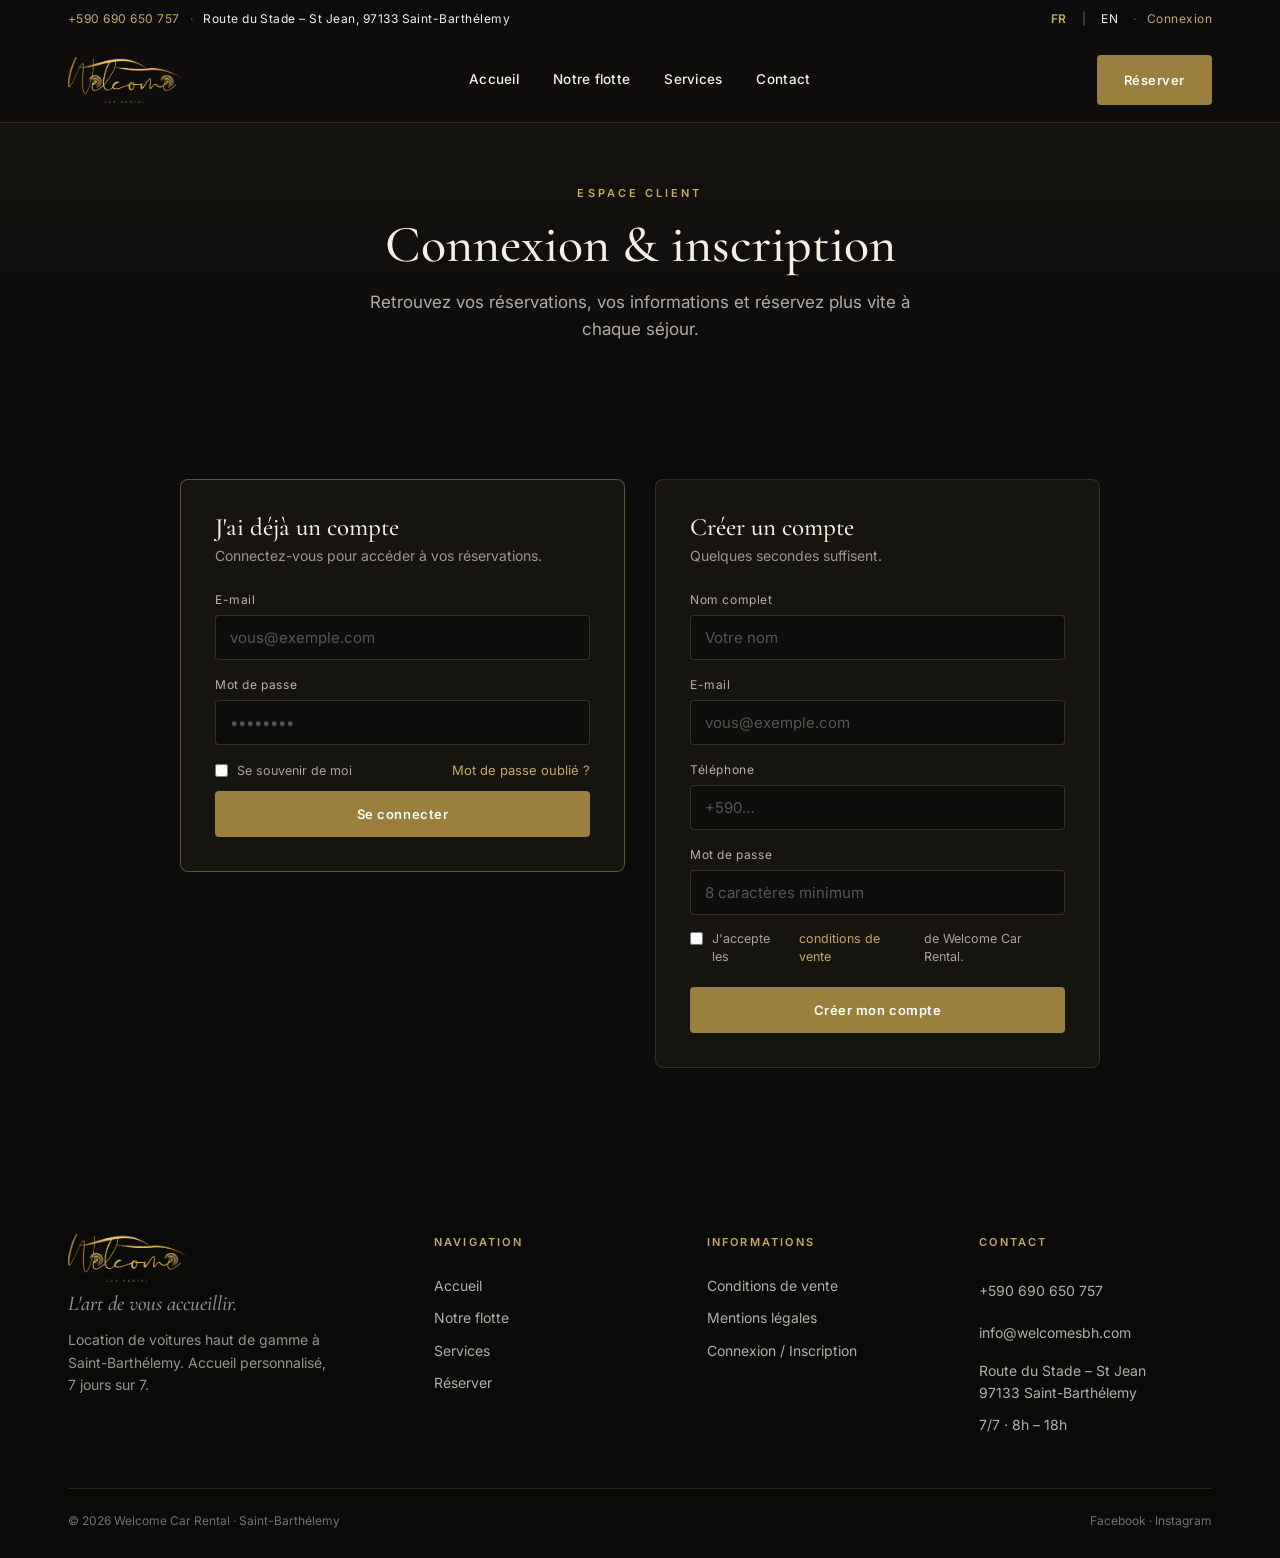
==== connexion.html @ c981460c "Ajout page Connexion / Inscription (espace client) + liens nav Co-Authored-By: Claude Opus 4.8 (1M c" ====
<!doctype html>
<html lang="fr">
<head>
<meta charset="utf-8">
<meta name="viewport" content="width=device-width, initial-scale=1">
<title>Welcome Car Rental — Espace client · Connexion / Inscription</title>
<meta name="description" content="Espace client Welcome Car Rental : connectez-vous pour gérer vos réservations à Saint-Barthélemy, ou créez votre compte en quelques secondes.">
<link rel="icon" href="assets/logos/favicon.svg" type="image/svg+xml">
<link rel="preconnect" href="https://fonts.googleapis.com">
<link rel="preconnect" href="https://fonts.gstatic.com" crossorigin>
<link href="https://fonts.googleapis.com/css2?family=Cormorant+Garamond:ital,wght@0,400;0,500;0,600;1,400;1,500&family=Inter:wght@300;400;500;600;700&display=swap" rel="stylesheet">
<link rel="stylesheet" href="assets/css/site.css">
<style>
  .ahero{ background:linear-gradient(180deg,#15130f,#0b0b0a); text-align:center; padding:62px 0 40px; }
  .ahero .kicker{ display:block; margin-bottom:14px; }
  .ahero h1{ font-size:52px; margin:0; }
  .ahero p{ color:rgba(245,239,228,.7); font-size:17px; max-width:540px; margin:16px auto 0; }
  .auth-grid{ display:grid; grid-template-columns:1fr 1fr; gap:30px; align-items:start; max-width:920px; margin:0 auto; }
  @media(max-width:780px){ .auth-grid{ grid-template-columns:1fr; gap:24px; } }
  .acard{ background:#15140f; border:1px solid rgba(201,169,97,.18); border-radius:8px; padding:34px; }
  .acard.is-primary{ border-color:rgba(201,169,97,.4); }
  .acard h2{ font-size:25px; margin:0 0 4px; }
  .acard .lead{ color:rgba(245,239,228,.6); font-size:14px; margin-bottom:22px; }
  .field{ margin-bottom:15px; }
  .field label{ display:block; font-size:12px; letter-spacing:.05em; color:rgba(245,239,228,.72); margin-bottom:6px; }
  .field input{ width:100%; background:#0d0d0b; border:1px solid rgba(201,169,97,.22); border-radius:4px;
    padding:12px 14px; color:var(--creme); font-family:var(--sans); font-size:15px; transition:border-color .2s; }
  .field input::placeholder{ color:rgba(245,239,228,.32); }
  .field input:focus{ outline:none; border-color:var(--or-clair); }
  .acard .btn{ width:100%; justify-content:center; margin-top:8px; }
  .arow{ display:flex; align-items:center; justify-content:space-between; margin:4px 0 2px; font-size:13px; }
  .arow a{ color:var(--or-clair); } .arow a:hover{ text-decoration:underline; }
  .acheck{ display:flex; gap:9px; align-items:flex-start; font-size:12.5px; color:rgba(245,239,228,.66); margin:6px 0 14px; line-height:1.4; }
  .acheck input{ margin-top:2px; accent-color:var(--or); }
  .acheck a{ color:var(--or-clair); }
  .asep{ text-align:center; font-size:12px; letter-spacing:.18em; text-transform:uppercase; color:rgba(245,239,228,.4); margin:22px 0 6px; }
</style>
</head>
<body>

<div class="topbar"><div class="wrap">
  <div class="left"><a href="tel:+590690650757">+590 690 650 757</a><span class="sep">·</span>Route du Stade – St Jean, 97133 Saint-Barthélemy</div>
  <div class="right"><span class="langs"><a href="#" class="on">FR</a><span class="sep">|</span><a href="#" data-lang="en">EN</a></span><span class="sep">·</span><a href="connexion.html" class="on">Connexion</a></div>
</div></div>

<header class="head" id="head"><div class="wrap">
  <a class="logo" href="index.html" aria-label="Welcome Car Rental"><img src="assets/logos/welcome-logo.png" alt="Welcome Car Rental"></a>
  <nav class="nav" id="nav">
    <a href="index.html#accueil">Accueil</a>
    <a href="flotte.html">Notre flotte</a>
    <a href="index.html#services">Services</a>
    <a href="contact.html">Contact</a>
  </nav>
  <div class="cta-zone"><a href="index.html#reserver" class="btn btn--gold">Réserver</a>
  <button class="burger" id="burger" aria-label="Menu"><span></span><span></span><span></span></button></div>
</div></header>

<!-- ============ HERO ESPACE CLIENT ============ -->
<section class="ahero"><div class="wrap">
  <span class="kicker">Espace client</span>
  <h1>Connexion &amp; inscription</h1>
  <p>Retrouvez vos réservations, vos informations et réservez plus vite à chaque séjour.</p>
</div></section>

<!-- ============ CONNEXION + INSCRIPTION ============ -->
<!-- ITec : l'authentification (connexion, création de compte, mot de passe oublié) est branchée de votre côté. On ne fournit que le markup + le style ; aucun traitement n'est implémenté ici. -->
<section class="section"><div class="wrap">
  <div class="auth-grid">

    <!-- Déjà client -->
    <form class="acard is-primary" id="login-form" action="#" method="post" novalidate>
      <h2>J'ai déjà un compte</h2>
      <p class="lead">Connectez-vous pour accéder à vos réservations.</p>
      <div class="field"><label for="lg-email">E-mail</label><input id="lg-email" name="email" type="email" placeholder="vous@exemple.com" autocomplete="email"></div>
      <div class="field"><label for="lg-pass">Mot de passe</label><input id="lg-pass" name="password" type="password" placeholder="••••••••" autocomplete="current-password"></div>
      <div class="arow"><label class="acheck" style="margin:0"><input type="checkbox" name="remember"> Se souvenir de moi</label><a href="#">Mot de passe oublié ?</a></div>
      <button type="submit" class="btn btn--gold">Se connecter</button>
    </form>

    <!-- Nouveau client -->
    <form class="acard" id="register-form" action="#" method="post" novalidate>
      <h2>Créer un compte</h2>
      <p class="lead">Quelques secondes suffisent.</p>
      <div class="field"><label for="rg-nom">Nom complet</label><input id="rg-nom" name="nom" type="text" placeholder="Votre nom" autocomplete="name"></div>
      <div class="field"><label for="rg-email">E-mail</label><input id="rg-email" name="email" type="email" placeholder="vous@exemple.com" autocomplete="email"></div>
      <div class="field"><label for="rg-tel">Téléphone</label><input id="rg-tel" name="telephone" type="tel" placeholder="+590…" autocomplete="tel"></div>
      <div class="field"><label for="rg-pass">Mot de passe</label><input id="rg-pass" name="password" type="password" placeholder="8 caractères minimum" autocomplete="new-password"></div>
      <label class="acheck"><input type="checkbox" name="cgv"> J'accepte les <a href="#">conditions de vente</a> de Welcome Car Rental.</label>
      <button type="submit" class="btn btn--gold">Créer mon compte</button>
    </form>

  </div>
</div></section>

<!-- ============ PIED DE PAGE ============ -->
<footer class="foot">
  <div class="wrap">
    <div class="foot__grid">
      <div class="foot__brand">
        <img src="assets/logos/welcome-logo.png" alt="Welcome Car Rental">
        <p class="foot__slogan">L'art de vous accueillir.</p>
        <p>Location de voitures haut de gamme à Saint-Barthélemy. Accueil personnalisé, 7 jours sur 7.</p>
      </div>
      <div>
        <h4>Navigation</h4>
        <a href="index.html#accueil">Accueil</a>
        <a href="flotte.html">Notre flotte</a>
        <a href="index.html#services">Services</a>
        <a href="index.html#reserver">Réserver</a>
      </div>
      <div>
        <h4>Informations</h4>
        <a href="#">Conditions de vente</a>
        <a href="#">Mentions légales</a>
        <a href="connexion.html">Connexion / Inscription</a>
      </div>
      <div class="foot__contact">
        <h4>Contact</h4>
        <div><a href="tel:+590690650757">+590 690 650 757</a></div>
        <div><a href="mailto:info@welcomesbh.com">info@welcomesbh.com</a></div>
        <div>Route du Stade – St Jean<br>97133 Saint-Barthélemy</div>
        <div>7/7 · 8h – 18h</div>
      </div>
    </div>
    <div class="foot__bot">
      <span>© 2026 Welcome Car Rental · Saint-Barthélemy</span>
      <span>Facebook · Instagram</span>
    </div>
  </div>
</footer>

<script src="assets/js/site.js"></script>
</body>
</html>
---- assets/css/site.css ----
/* ============================================================
   WELCOME CAR RENTAL — site web (maquette pour intégration ITec)
   Design system repris de l'identité de marque Athena.
   Front-end autonome : HTML + CSS + JS d'interface uniquement.
   ============================================================ */
:root{
  --noir:#0c0c0c; --anthracite:#2a2a2a; --gris:#6f6a62; --gris-clair:#9a948b;
  --or:#9a7f3f; --or-clair:#c9a961; --or-pale:rgba(201,169,97,.40);
  --creme:#f5efe4; --creme-clair:#faf6ee; --blanc:#ffffff;
  --serif:'Cormorant Garamond', Georgia, serif;
  --sans:'Inter', system-ui, -apple-system, sans-serif;
  --maxw:1200px; --rad:4px;
  --shadow:0 18px 50px -24px rgba(26,22,12,.45);
}
*{ box-sizing:border-box; margin:0; padding:0; }
html{ scroll-behavior:smooth; }
body{ font-family:var(--sans); color:var(--anthracite); background:var(--blanc);
  font-size:16px; line-height:1.6; -webkit-font-smoothing:antialiased; }
img{ max-width:100%; display:block; }
a{ color:inherit; text-decoration:none; }
h1,h2,h3{ font-family:var(--serif); font-weight:500; line-height:1.08; color:var(--noir); }

.wrap{ max-width:var(--maxw); margin:0 auto; padding:0 28px; }
.kicker{ font-family:var(--sans); font-weight:600; font-size:11px; letter-spacing:.28em;
  text-transform:uppercase; color:var(--or); }
.section{ padding:96px 0; }
.section--cream{ background:var(--creme-clair); }
.shead{ text-align:center; max-width:640px; margin:0 auto 56px; }
.shead h2{ font-size:42px; margin:10px 0 14px; }
.shead p{ color:var(--gris); font-size:17px; }
.rule{ width:54px; height:1px; background:var(--or-clair); margin:18px auto 0; }

/* boutons */
.btn{ display:inline-flex; align-items:center; gap:9px; font-family:var(--sans); font-weight:600;
  font-size:13px; letter-spacing:.04em; padding:14px 26px; border-radius:var(--rad);
  border:1px solid transparent; cursor:pointer; transition:.2s; white-space:nowrap; }
.btn--gold{ background:var(--or); color:var(--blanc); }
.btn--gold:hover{ background:var(--noir); }
.btn--ghost{ background:transparent; border-color:var(--or); color:var(--or); }
.btn--ghost:hover{ background:var(--or); color:var(--blanc); }
.btn--dark{ background:var(--noir); color:var(--creme); }
.btn--dark:hover{ background:var(--or); }

/* ---------- header ---------- */
.topbar{ background:var(--noir); color:var(--creme); font-size:12px; letter-spacing:.04em; }
.topbar .wrap{ display:flex; justify-content:space-between; align-items:center; height:38px; }
.topbar a{ color:var(--or-clair); } .topbar .sep{ opacity:.4; margin:0 10px; }
.topbar .langs a{ color:var(--creme); padding:0 5px; } .topbar .langs a.on{ color:var(--or-clair); font-weight:600; }

.head{ position:sticky; top:0; z-index:40; background:var(--blanc);
  border-bottom:1px solid rgba(140,122,78,.18); transition:box-shadow .2s; }
.head.scrolled{ box-shadow:0 6px 24px -16px rgba(0,0,0,.35); }
.head .wrap{ display:flex; align-items:center; justify-content:space-between; height:84px; }
.head .logo img{ height:46px; }
.nav{ display:flex; align-items:center; gap:34px; }
.nav a{ font-size:13.5px; font-weight:500; letter-spacing:.02em; color:var(--anthracite); position:relative; }
.nav a::after{ content:""; position:absolute; left:0; bottom:-6px; width:0; height:1px; background:var(--or); transition:.25s; }
.nav a:hover::after{ width:100%; }
.nav a.is-active{ color:var(--or); } .nav a.is-active::after{ width:100%; }
.head .cta-zone{ display:flex; align-items:center; gap:18px; }
.burger{ display:none; background:none; border:0; cursor:pointer; width:30px; height:22px; }
.burger span{ display:block; height:2px; background:var(--noir); margin:5px 0; transition:.25s; }

/* ---------- hero ---------- */
.hero{ position:relative; background:linear-gradient(180deg,var(--creme-clair) 0%, var(--creme) 100%); overflow:hidden; }
.hero .wrap{ display:grid; grid-template-columns:1.05fr .95fr; gap:30px; align-items:center;
  min-height:min(74vh,700px); padding-top:64px; padding-bottom:120px; }
.hero__txt .kicker{ display:block; margin-bottom:18px; }
.hero__txt h1{ font-size:64px; letter-spacing:-.01em; }
.hero__txt h1 em{ font-style:italic; color:var(--or); }
.hero__txt p{ margin:22px 0 30px; font-size:18px; color:var(--gris); max-width:440px; }
.hero__sign{ font-family:var(--serif); font-style:italic; font-weight:500; font-size:26px; line-height:1.1; color:var(--or); margin:12px 0 0 !important; max-width:none !important; }
.hero__actions{ display:flex; gap:14px; flex-wrap:wrap; }
.hero__car{ position:relative; }
.hero__car::before{ content:""; position:absolute; inset:6% 0 14%; border-radius:50%;
  background:radial-gradient(closest-side, rgba(201,169,97,.30), transparent 72%); }
.hero__car img{ position:relative; width:100%; filter:drop-shadow(0 30px 30px rgba(0,0,0,.22)); }

/* ---------- booking widget ---------- */
.booking{ position:relative; z-index:10; margin-top:-72px; margin-bottom:0; }
.booking__card{ background:var(--blanc); border:1px solid rgba(140,122,78,.22); border-radius:6px;
  box-shadow:var(--shadow); padding:16px; display:grid;
  grid-template-columns:repeat(4,1fr) auto; gap:10px; align-items:end; }
.bk-field{ display:flex; flex-direction:column; gap:6px; padding:6px 12px; border-right:1px solid rgba(140,122,78,.16); }
.bk-field:nth-child(4){ border-right:0; }
.bk-field label{ font-size:10px; font-weight:600; letter-spacing:.16em; text-transform:uppercase; color:var(--or); }
.bk-field select,.bk-field input{ border:0; font-family:var(--sans); font-size:15px; color:var(--anthracite);
  background:transparent; outline:none; padding:2px 0; }
.booking__card .btn{ height:56px; padding:0 30px; justify-content:center; }

/* ---------- flotte ---------- */
.fleet{ display:grid; grid-template-columns:repeat(3,1fr); gap:24px; }
.fcard{ background:var(--blanc); border:1px solid rgba(140,122,78,.20); border-radius:6px; overflow:hidden;
  transition:.25s; display:flex; flex-direction:column; }
.fcard:hover{ transform:translateY(-5px); box-shadow:var(--shadow); border-color:var(--or-pale); }
.fcard__ph{ background:linear-gradient(170deg,var(--creme-clair),var(--creme)); padding:30px 24px 18px; }
.fcard__ph img{ width:100%; filter:drop-shadow(0 16px 16px rgba(0,0,0,.18)); }
.fcard__body{ padding:22px 26px 28px; text-align:center; flex:1; display:flex; flex-direction:column; }
.fcard__body h3{ font-size:25px; }
.fcard__sub{ font-size:11px; font-weight:600; letter-spacing:.18em; text-transform:uppercase; color:var(--or); margin-top:6px; }
.fcard__body p{ font-size:14.5px; color:var(--gris); margin:12px 0 20px; flex:1; }
.fcard__link{ font-size:13px; font-weight:600; color:var(--or); letter-spacing:.02em; }
.fcard__link span{ transition:.2s; display:inline-block; } .fcard:hover .fcard__link span{ transform:translateX(5px); }

/* ---------- histoire ---------- */
.story{ background:var(--noir); color:var(--creme); }
.story .wrap{ display:grid; grid-template-columns:1fr 1fr; gap:64px; align-items:center; }
.story h2{ color:var(--blanc); font-size:40px; margin:14px 0 20px; }
.story p{ color:rgba(245,239,228,.78); margin-bottom:16px; font-size:16.5px; }
.story .sign{ font-family:var(--serif); font-style:italic; font-size:24px; color:var(--or-clair); margin-top:10px; }
.story__media{ aspect-ratio:4/5; background:linear-gradient(160deg,#1a1a1a,#262019); border:1px solid rgba(201,169,97,.25);
  border-radius:6px; display:grid; place-items:center; position:relative; }
.story__media img{ width:62%; opacity:.96; }
.story__media .tag{ position:absolute; bottom:18px; left:18px; font-size:10px; letter-spacing:.2em;
  text-transform:uppercase; color:var(--or-clair); }

/* ---------- services ---------- */
.svcs{ display:grid; grid-template-columns:repeat(3,1fr); gap:30px; }
.svc{ text-align:center; padding:14px; }
.svc__ic{ width:62px; height:62px; margin:0 auto 20px; border-radius:50%; border:1px solid var(--or-pale);
  display:grid; place-items:center; color:var(--or); }
.svc__ic svg{ width:28px; height:28px; }
.svc h3{ font-size:23px; margin-bottom:8px; }
.svc p{ font-size:14.5px; color:var(--gris); }

/* ---------- partenaires ---------- */
.partners{ background:var(--creme-clair); }
.plogos{ display:flex; flex-wrap:wrap; align-items:center; justify-content:center; gap:48px 64px; }
.plogos img{ height:54px; width:auto; opacity:.62; filter:grayscale(.2); transition:.25s; }
.plogos img:hover{ opacity:1; filter:none; }

/* ---------- CTA ---------- */
.cta{ background:linear-gradient(120deg,#15130f,#2a2218); color:var(--creme); text-align:center; }
.cta h2{ color:var(--blanc); font-size:40px; }
.cta p{ color:rgba(245,239,228,.78); margin:14px auto 28px; max-width:520px; }

/* ---------- footer ---------- */
.foot{ background:var(--noir); color:rgba(245,239,228,.72); padding:70px 0 28px; font-size:14px; }
.foot__grid{ display:grid; grid-template-columns:1.4fr 1fr 1fr 1fr; gap:40px; padding-bottom:46px;
  border-bottom:1px solid rgba(201,169,97,.18); }
.foot__brand img{ height:48px; margin-bottom:10px; }
.foot__slogan{ font-family:var(--serif); font-style:italic; font-weight:500; font-size:21px; color:var(--or-clair); margin:0 0 14px; line-height:1.1; }
.foot__brand p{ color:rgba(245,239,228,.6); max-width:260px; }
.foot h4{ font-family:var(--sans); font-weight:600; font-size:11px; letter-spacing:.2em; text-transform:uppercase;
  color:var(--or-clair); margin-bottom:18px; }
.foot a{ display:block; padding:5px 0; color:rgba(245,239,228,.72); }
.foot a:hover{ color:var(--or-clair); }
.foot__contact div{ padding:5px 0; }
.foot__bot{ display:flex; justify-content:space-between; align-items:center; padding-top:22px; font-size:12px;
  color:rgba(245,239,228,.45); flex-wrap:wrap; gap:10px; }

/* ---------- responsive ---------- */
@media(max-width:980px){
  .hero .wrap{ grid-template-columns:1fr; min-height:auto; padding-bottom:90px; text-align:center; }
  .hero__txt p{ margin-left:auto; margin-right:auto; } .hero__actions{ justify-content:center; }
  .hero__car{ order:-1; max-width:440px; margin:0 auto; }
  .hero__txt h1{ font-size:50px; }
  .booking__card{ grid-template-columns:1fr 1fr; }
  .bk-field{ border-right:0; border-bottom:1px solid rgba(140,122,78,.14); }
  .booking__card .btn{ grid-column:1 / -1; }
  .story .wrap, .fleet, .svcs{ grid-template-columns:1fr; gap:36px; }
  .story__media{ max-width:380px; margin:0 auto; aspect-ratio:5/4; }
  .foot__grid{ grid-template-columns:1fr 1fr; gap:30px; }
}
@media(max-width:640px){
  .nav, .head .cta-zone .btn{ display:none; } .burger{ display:block; }
  .section{ padding:64px 0; } .hero__txt h1{ font-size:40px; } .shead h2{ font-size:32px; }
  .fleet{ gap:18px; } .foot__grid{ grid-template-columns:1fr; }
  .nav.open{ display:flex; position:absolute; top:84px; left:0; right:0; flex-direction:column; gap:0;
    background:var(--blanc); border-bottom:1px solid var(--or-pale); padding:10px 28px 20px; }
  .nav.open a{ padding:13px 0; border-bottom:1px solid rgba(140,122,78,.12); }
}

/* ============================================================
   THÈME SOMBRE — inversion noir/blanc (Eloïse)
   Bloc d'override en fin de fichier : le supprimer = retour au thème clair.
   ============================================================ */
body{ background:var(--noir); color:var(--creme); }
h1,h2,h3{ color:var(--creme); }
.kicker{ color:var(--or-clair); }
.head{ background:#0e0d0b; border-bottom:1px solid rgba(201,169,97,.16); }
.head.scrolled{ box-shadow:0 8px 28px -16px rgba(0,0,0,.9); }
.nav a{ color:var(--creme); }
.nav.open{ background:#0e0d0b; border-bottom-color:rgba(201,169,97,.3); }
.nav.open a{ border-bottom-color:rgba(201,169,97,.12); }
.burger span{ background:var(--creme); }
.hero{ background:linear-gradient(180deg,#15130f 0%, #0b0b0a 100%); }
.hero__txt h1 em{ color:var(--or-clair); }
.hero__txt p{ color:rgba(245,239,228,.66); }
.hero__sign{ color:var(--or-clair); }
.hero__car::before{ background:radial-gradient(closest-side, rgba(201,169,97,.22), transparent 72%); }
.booking__card{ background:#17150f; border-color:rgba(201,169,97,.26); box-shadow:0 22px 60px -28px rgba(0,0,0,.85); }
.bk-field{ border-right-color:rgba(201,169,97,.16); }
.bk-field label{ color:var(--or-clair); }
.bk-field select,.bk-field input{ color:var(--creme); }
.bk-field option{ color:#1a1a1a; }
.bk-field input::-webkit-calendar-picker-indicator{ filter:invert(.8) sepia(.4); }
.shead p{ color:rgba(245,239,228,.6); }
.fcard{ background:#15130e; border-color:rgba(201,169,97,.20); }
.fcard:hover{ border-color:rgba(201,169,97,.5); box-shadow:0 22px 60px -28px rgba(0,0,0,.7); }
.fcard__ph{ background:linear-gradient(170deg,#1e1b14,#141109); }
.fcard__body h3{ color:var(--creme); }
.fcard__body p{ color:rgba(245,239,228,.58); }
.story{ background:var(--creme-clair); color:var(--anthracite); }
.story h2{ color:var(--noir); }
.story p{ color:var(--gris); }
.section--cream{ background:#100f0c; }
.svc h3{ color:var(--creme); }
.svc p{ color:rgba(245,239,228,.58); }
.svc__ic{ border-color:rgba(201,169,97,.45); color:var(--or-clair); }
.partners{ background:var(--creme-clair); }
.partners h2{ color:var(--noir); }
.partners .shead p{ color:var(--gris); }
.foot{ background:#0a0a09; }
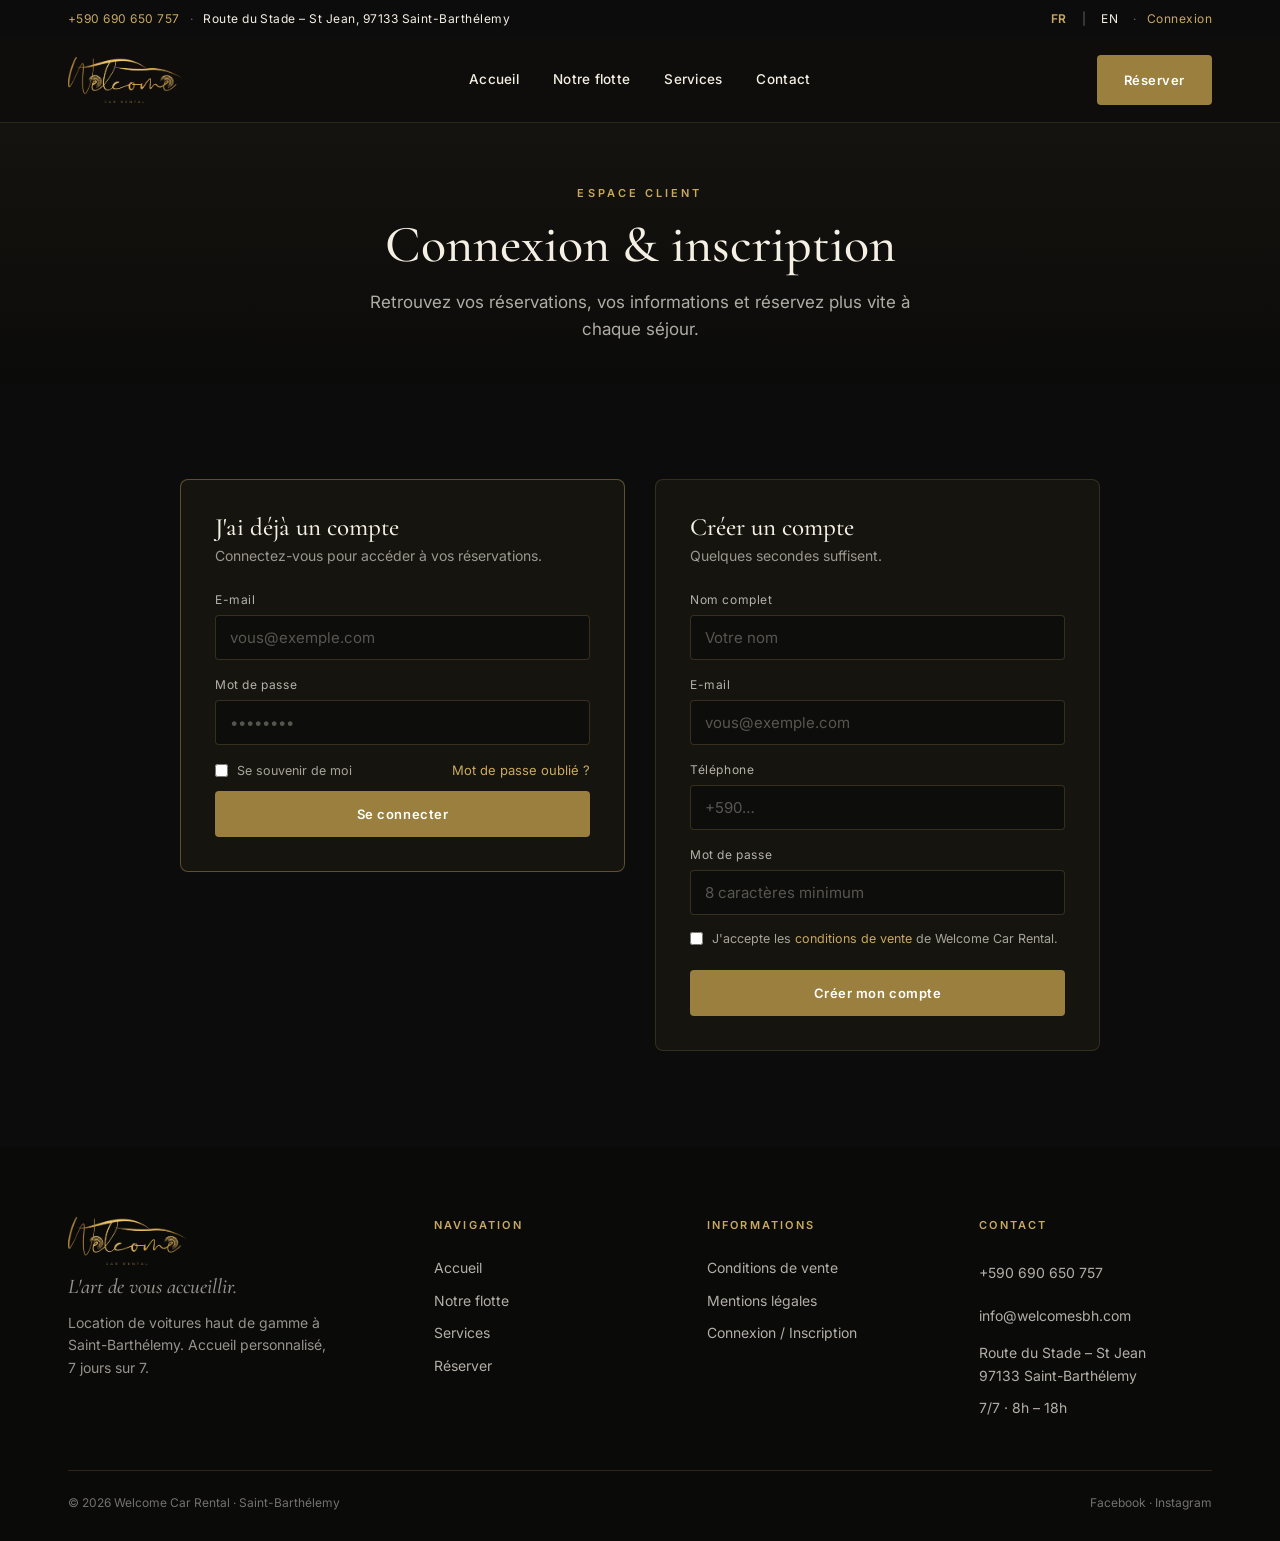
==== commit 2a86106b: "Connexion : label CGV sur une seule ligne (fix flex) Co-Authored-By: Claude Opus 4.8 (1M context) <n" ====
--- a/connexion.html
+++ b/connexion.html
@@ -85,7 +85,7 @@
       <div class="field"><label for="rg-email">E-mail</label><input id="rg-email" name="email" type="email" placeholder="vous@exemple.com" autocomplete="email"></div>
       <div class="field"><label for="rg-tel">Téléphone</label><input id="rg-tel" name="telephone" type="tel" placeholder="+590…" autocomplete="tel"></div>
       <div class="field"><label for="rg-pass">Mot de passe</label><input id="rg-pass" name="password" type="password" placeholder="8 caractères minimum" autocomplete="new-password"></div>
-      <label class="acheck"><input type="checkbox" name="cgv"> J'accepte les <a href="#">conditions de vente</a> de Welcome Car Rental.</label>
+      <label class="acheck"><input type="checkbox" name="cgv"><span>J'accepte les <a href="#">conditions de vente</a> de Welcome Car Rental.</span></label>
       <button type="submit" class="btn btn--gold">Créer mon compte</button>
     </form>
 
